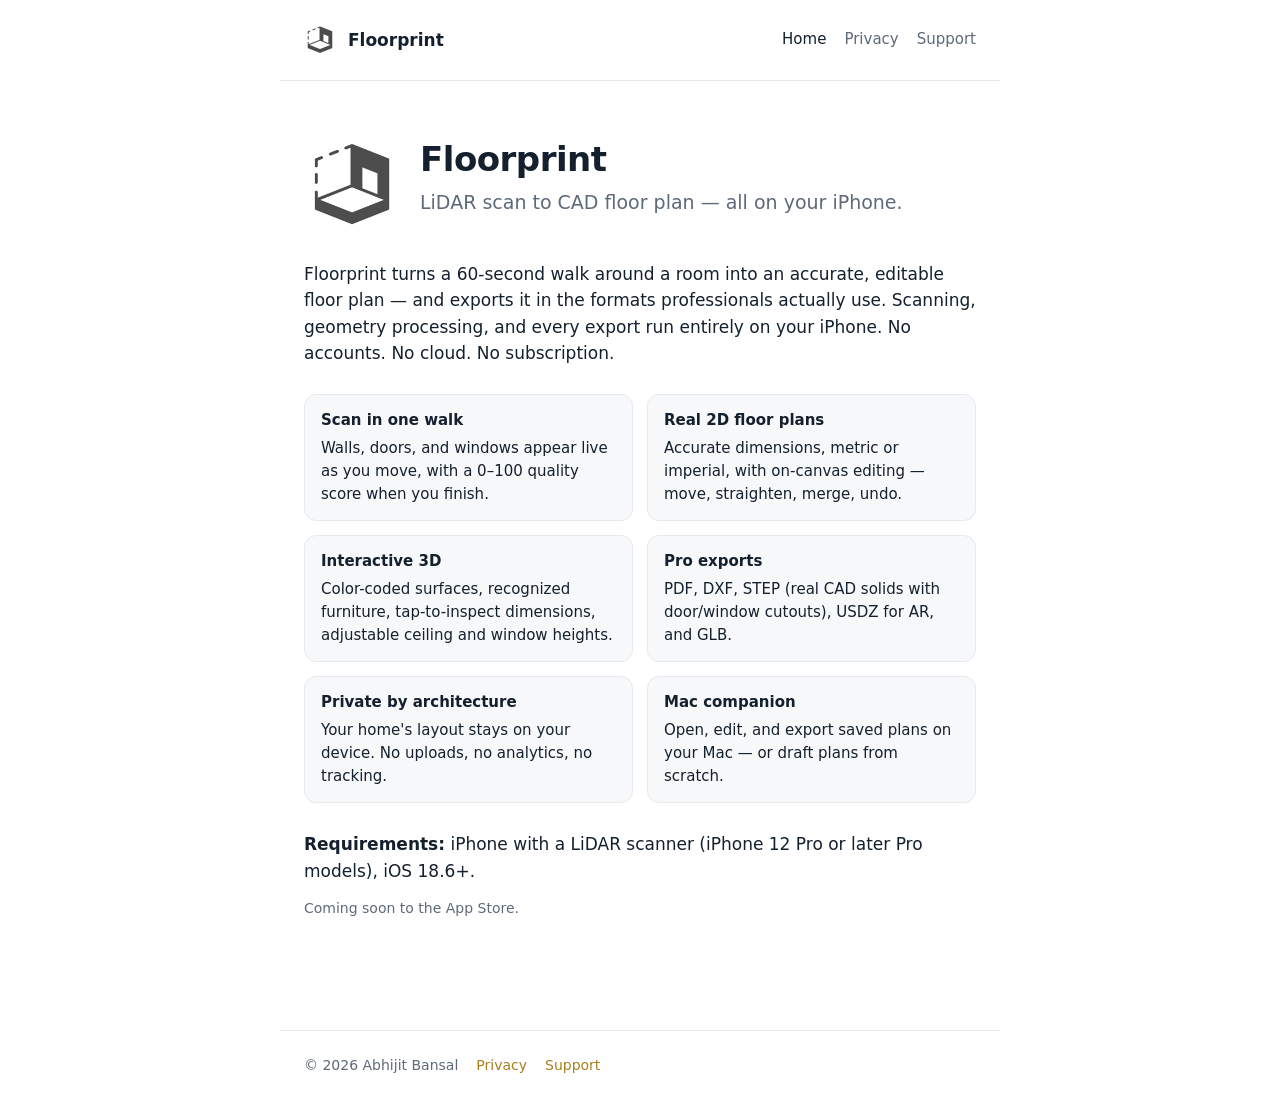
==== index.html @ a038c4c6 "feat: marketing/legal site + GitHub Pages deploy script Static site (index, privacy, support) genera" ====
<!DOCTYPE html>
<html lang="en">
<head>
  <meta charset="utf-8">
  <meta name="viewport" content="width=device-width, initial-scale=1">
  <title>Floorprint — LiDAR scan to CAD floor plan</title>
  <meta name="description" content="Walk a room, get an accurate floor plan. Export to PDF, DXF, STEP, USDZ, or GLB. Everything on your iPhone — no accounts, no cloud, no subscription.">
  <link rel="icon" type="image/png" href="assets/favicon-32.png">
  <link rel="apple-touch-icon" href="assets/apple-touch-icon.png">
  <link rel="stylesheet" href="assets/style.css">
</head>
<body>
  <header class="site">
    <img src="assets/app-icon-64.png" alt="">
    <span class="name">Floorprint</span>
    <nav>
      <a href="index.html" aria-current="page">Home</a>
      <a href="privacy.html">Privacy</a>
      <a href="support.html">Support</a>
    </nav>
  </header>

  <main>
    <div class="hero">
      <img src="assets/app-icon-180.png" alt="Floorprint app icon">
      <div>
        <h1>Floorprint</h1>
        <p class="lead">LiDAR scan to CAD floor plan — all on your iPhone.</p>
      </div>
    </div>

    <p>
      Floorprint turns a 60-second walk around a room into an accurate,
      editable floor plan — and exports it in the formats professionals
      actually use. Scanning, geometry processing, and every export run
      entirely on your iPhone. No accounts. No cloud. No subscription.
    </p>

    <ul class="features">
      <li><strong>Scan in one walk</strong>Walls, doors, and windows appear live as you move, with a 0–100 quality score when you finish.</li>
      <li><strong>Real 2D floor plans</strong>Accurate dimensions, metric or imperial, with on-canvas editing — move, straighten, merge, undo.</li>
      <li><strong>Interactive 3D</strong>Color-coded surfaces, recognized furniture, tap-to-inspect dimensions, adjustable ceiling and window heights.</li>
      <li><strong>Pro exports</strong>PDF, DXF, STEP (real CAD solids with door/window cutouts), USDZ for AR, and GLB.</li>
      <li><strong>Private by architecture</strong>Your home's layout stays on your device. No uploads, no analytics, no tracking.</li>
      <li><strong>Mac companion</strong>Open, edit, and export saved plans on your Mac — or draft plans from scratch.</li>
    </ul>

    <p>
      <strong>Requirements:</strong> iPhone with a LiDAR scanner
      (iPhone 12 Pro or later Pro models), iOS 18.6+.
    </p>

    <p class="muted small">
      Coming soon to the App Store.
    </p>
  </main>

  <footer class="site">
    <span>© 2026 Abhijit Bansal</span>
    <a href="privacy.html">Privacy</a>
    <a href="support.html">Support</a>
  </footer>
</body>
</html>
---- assets/style.css ----
:root {
  --bg: #ffffff;
  --fg: #15202e;
  --muted: #5e6a7a;
  --line: #e6e9ee;
  --accent: #a87f1d;
  --accent-dark: #7d5e13;
  --card: #f7f8fa;
  --max: 720px;
}

@media (prefers-color-scheme: dark) {
  :root {
    --bg: #0c1626;
    --fg: #dbe7f6;
    --muted: #8aa3c2;
    --line: #20304a;
    --accent: #d4a73a;
    --accent-dark: #b8902e;
    --card: #122036;
  }
}

* { box-sizing: border-box; }

html, body {
  margin: 0;
  padding: 0;
  background: var(--bg);
  color: var(--fg);
  font-family: -apple-system, BlinkMacSystemFont, "Helvetica Neue", "Segoe UI", system-ui, sans-serif;
  font-size: 17px;
  line-height: 1.55;
  -webkit-font-smoothing: antialiased;
  -moz-osx-font-smoothing: grayscale;
}

a {
  color: var(--accent);
  text-decoration: none;
  border-bottom: 1px solid transparent;
}
a:hover { border-bottom-color: var(--accent); }

main {
  max-width: var(--max);
  margin: 0 auto;
  padding: 56px 24px 96px;
}

header.site {
  display: flex;
  align-items: center;
  gap: 12px;
  padding: 24px;
  border-bottom: 1px solid var(--line);
  max-width: var(--max);
  margin: 0 auto;
}
header.site img { width: 32px; height: 32px; border-radius: 7px; }
header.site .name { font-weight: 600; }
header.site nav { margin-left: auto; display: flex; gap: 18px; }
header.site nav a { color: var(--muted); font-size: 15px; }
header.site nav a[aria-current="page"] { color: var(--fg); }

h1 { font-size: 34px; line-height: 1.2; margin: 0 0 8px; letter-spacing: -0.5px; }
h2 { font-size: 21px; margin: 40px 0 10px; letter-spacing: -0.2px; }
h3 { font-size: 17px; margin: 28px 0 8px; }

p { margin: 0 0 14px; }
.lead { font-size: 19px; color: var(--muted); }
.muted { color: var(--muted); }
.small { font-size: 14px; }

code {
  font-family: ui-monospace, "SF Mono", Menlo, monospace;
  font-size: 0.88em;
  background: var(--card);
  border: 1px solid var(--line);
  border-radius: 4px;
  padding: 1px 5px;
}

ul { padding-left: 22px; margin: 0 0 14px; }
li { margin-bottom: 6px; }

.hero {
  display: flex;
  align-items: center;
  gap: 20px;
  margin-bottom: 28px;
}
.hero img { width: 96px; height: 96px; border-radius: 22px; }

.features {
  display: grid;
  grid-template-columns: 1fr 1fr;
  gap: 14px;
  padding: 0;
  margin: 28px 0;
  list-style: none;
}
.features li {
  background: var(--card);
  border: 1px solid var(--line);
  border-radius: 12px;
  padding: 14px 16px;
  margin: 0;
  font-size: 15px;
}
.features li strong { display: block; margin-bottom: 4px; }
@media (max-width: 560px) { .features { grid-template-columns: 1fr; } }

footer.site {
  border-top: 1px solid var(--line);
  max-width: var(--max);
  margin: 0 auto;
  padding: 24px;
  color: var(--muted);
  font-size: 14px;
  display: flex;
  gap: 18px;
  flex-wrap: wrap;
}
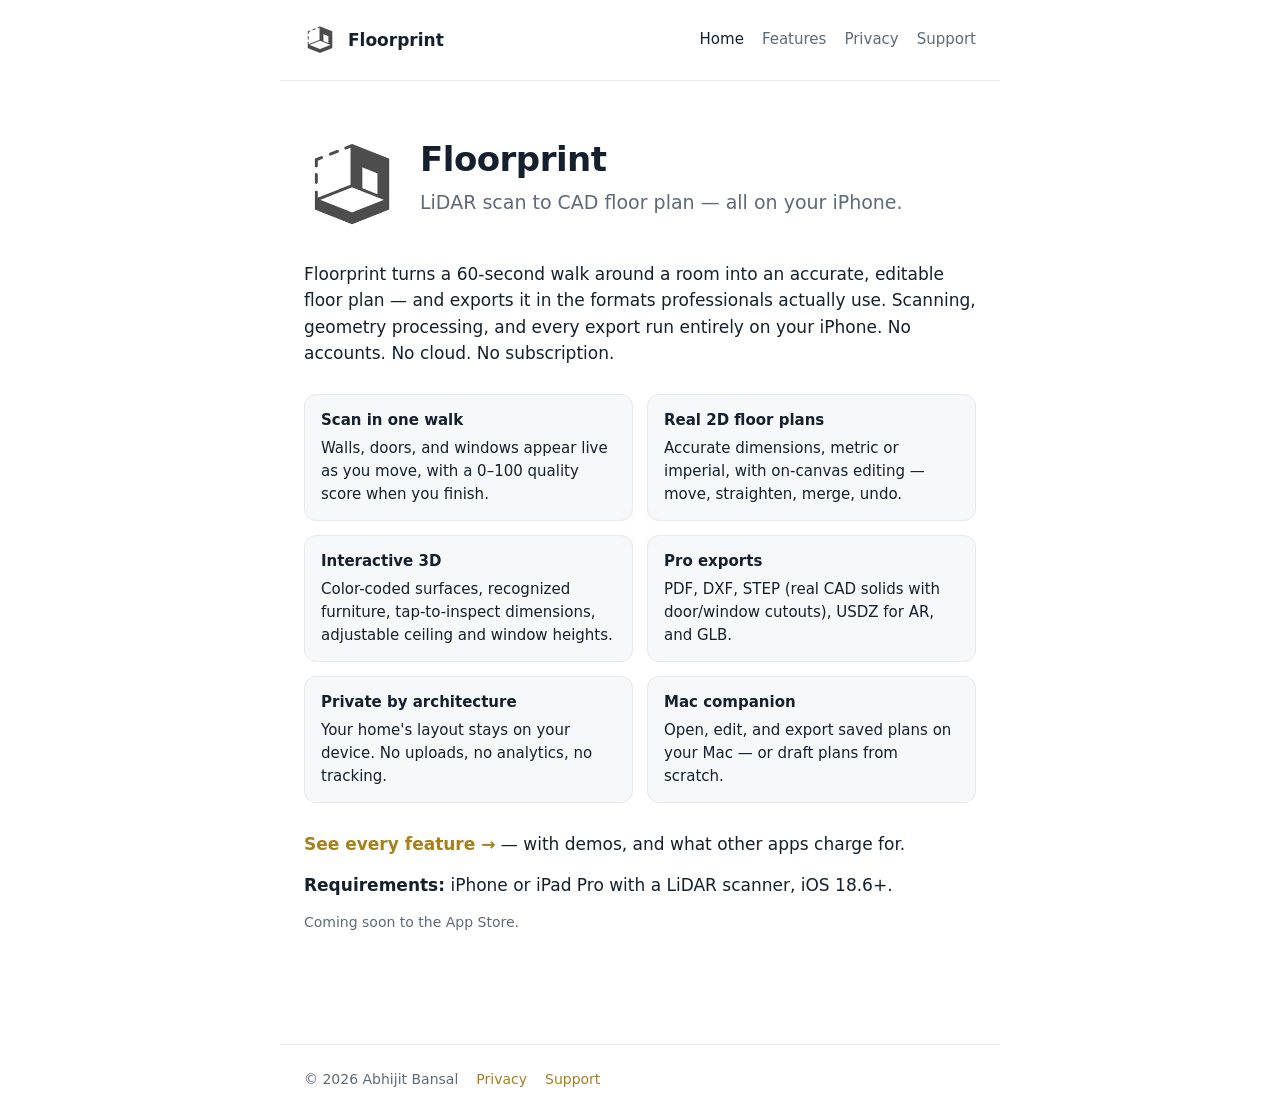
==== commit 085c3a3b: "feat(site): publish the feature atlas as /features with demo GIFs + unfurl meta - features.html: the" ====
--- a/index.html
+++ b/index.html
@@ -8,6 +8,15 @@
   <link rel="icon" type="image/png" href="assets/favicon-32.png">
   <link rel="apple-touch-icon" href="assets/apple-touch-icon.png">
   <link rel="stylesheet" href="assets/style.css">
+  <meta property="og:type" content="website">
+  <meta property="og:site_name" content="Floorprint">
+  <meta property="og:title" content="Floorprint — LiDAR scan to CAD floor plan">
+  <meta property="og:description" content="Walk a room, get an accurate floor plan. PDF, DXF, STEP, USDZ, GLB exports. Free, on your iPhone — no accounts, no cloud.">
+  <meta property="og:url" content="https://abhijitbansal.github.io/floorprint-site/">
+  <meta property="og:image" content="https://abhijitbansal.github.io/floorprint-site/assets/demo/clip2-plan-exports.gif">
+  <meta name="twitter:card" content="summary_large_image">
+  <meta name="twitter:title" content="Floorprint — LiDAR scan to CAD floor plan">
+  <meta name="twitter:image" content="https://abhijitbansal.github.io/floorprint-site/assets/demo/clip2-plan-exports.gif">
 </head>
 <body>
   <header class="site">
@@ -15,6 +24,7 @@
     <span class="name">Floorprint</span>
     <nav>
       <a href="index.html" aria-current="page">Home</a>
+      <a href="features.html">Features</a>
       <a href="privacy.html">Privacy</a>
       <a href="support.html">Support</a>
     </nav>
@@ -46,8 +56,12 @@
     </ul>
 
     <p>
-      <strong>Requirements:</strong> iPhone with a LiDAR scanner
-      (iPhone 12 Pro or later Pro models), iOS 18.6+.
+      <a href="features.html"><strong>See every feature →</strong></a>
+      — with demos, and what other apps charge for.
+    </p>
+
+    <p>
+      <strong>Requirements:</strong> iPhone or iPad Pro with a LiDAR scanner, iOS 18.6+.
     </p>
 
     <p class="muted small">
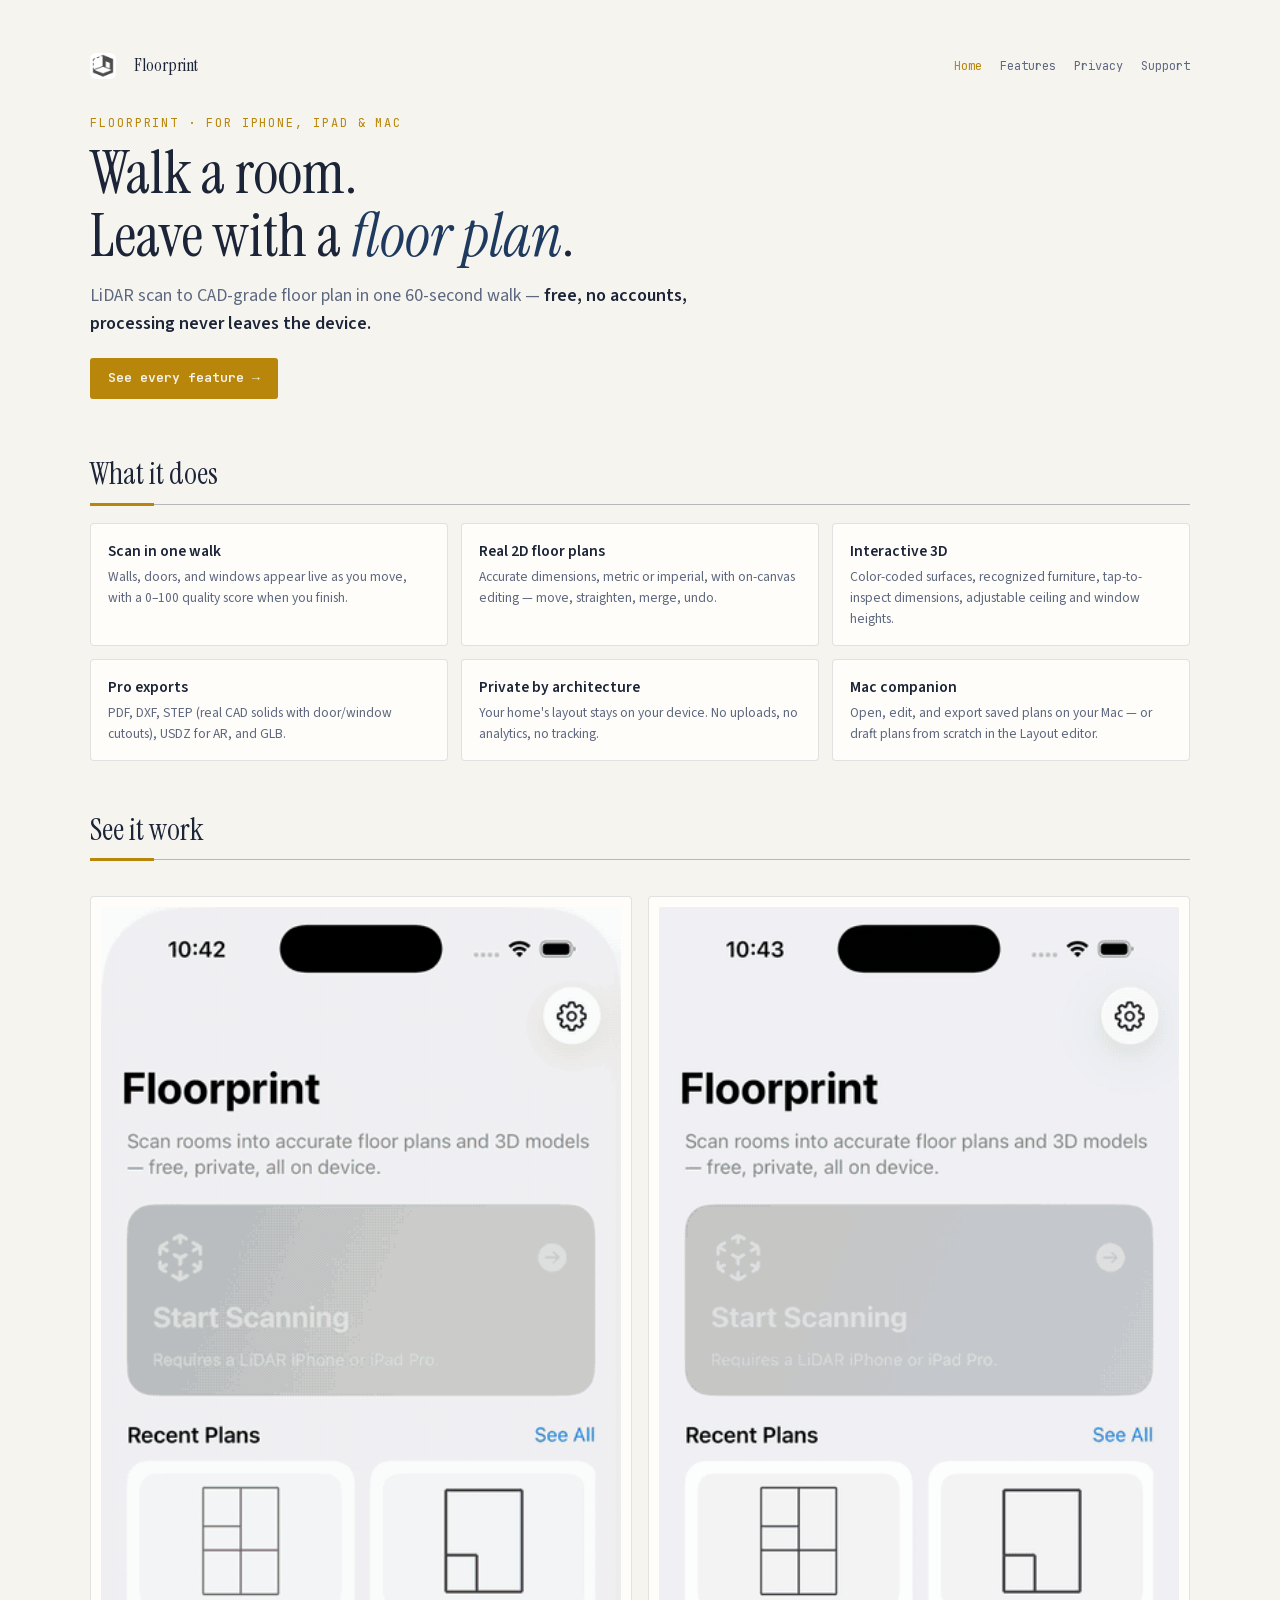
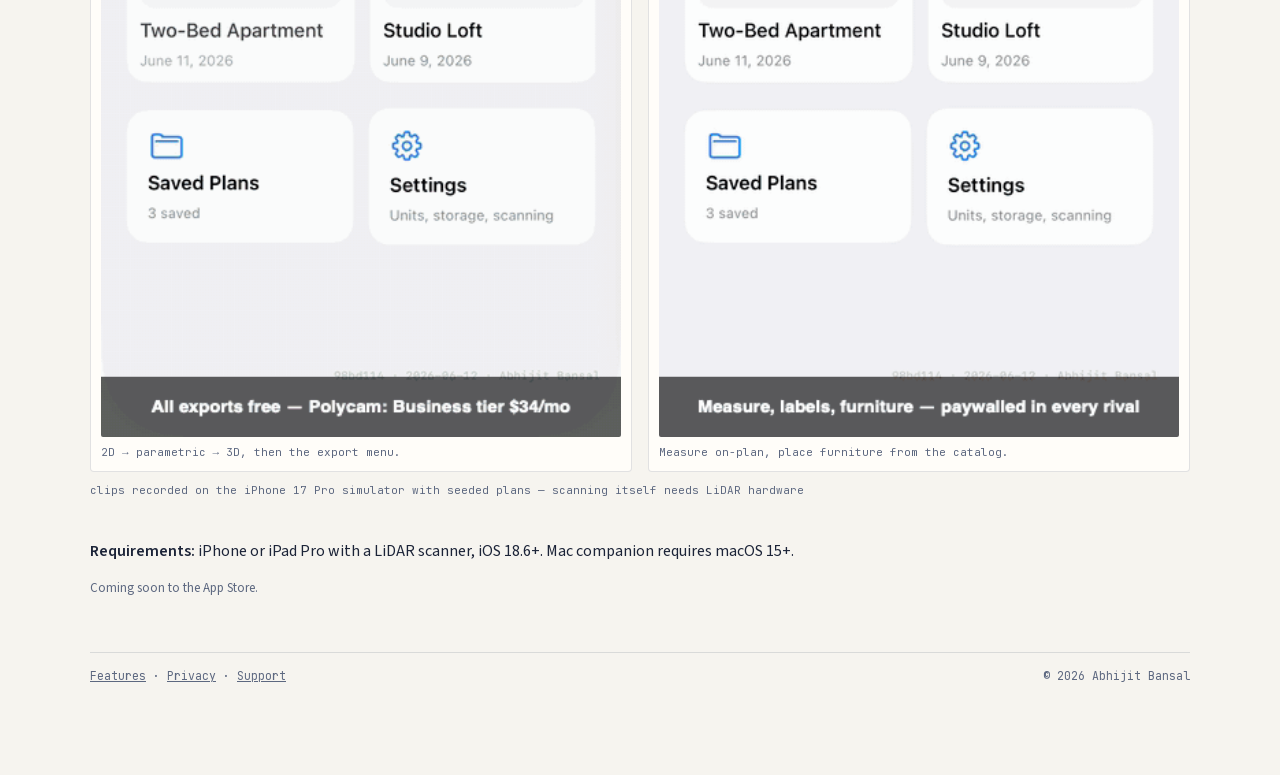
==== commit d7d8f9af: "feat(site): unify all pages on the features-page design system Extract the features.html inline them" ====
--- a/index.html
+++ b/index.html
@@ -8,6 +8,7 @@
   <link rel="icon" type="image/png" href="assets/favicon-32.png">
   <link rel="apple-touch-icon" href="assets/apple-touch-icon.png">
   <link rel="stylesheet" href="assets/style.css">
+  <meta http-equiv="Content-Security-Policy" content="default-src 'self'; script-src 'none'; style-src 'self'; img-src 'self'; font-src 'self'; object-src 'none'; form-action 'none'; base-uri 'self'">
   <meta property="og:type" content="website">
   <meta property="og:site_name" content="Floorprint">
   <meta property="og:title" content="Floorprint — LiDAR scan to CAD floor plan">
@@ -19,49 +20,54 @@
   <meta name="twitter:image" content="https://abhijitbansal.github.io/floorprint-site/assets/demo/clip2-plan-exports.gif">
 </head>
 <body>
-  <header class="site">
+<div class="wrap">
+
+  <nav class="site">
     <img src="assets/app-icon-64.png" alt="">
     <span class="name">Floorprint</span>
-    <nav>
-      <a href="index.html" aria-current="page">Home</a>
-      <a href="features.html">Features</a>
-      <a href="privacy.html">Privacy</a>
-      <a href="support.html">Support</a>
-    </nav>
-  </header>
+    <a href="index.html" aria-current="page">Home</a>
+    <a href="features.html">Features</a>
+    <a href="privacy.html">Privacy</a>
+    <a href="support.html">Support</a>
+  </nav>
 
   <main>
-    <div class="hero">
-      <img src="assets/app-icon-180.png" alt="Floorprint app icon">
-      <div>
-        <h1>Floorprint</h1>
-        <p class="lead">LiDAR scan to CAD floor plan — all on your iPhone.</p>
-      </div>
+    <header class="page">
+      <div class="kicker">Floorprint · for iPhone, iPad &amp; Mac</div>
+      <h1>Walk a room.<br>Leave with a <em>floor plan</em>.</h1>
+      <p class="lead">LiDAR scan to CAD-grade floor plan in one 60-second walk — <b>free, no accounts, processing never leaves the device.</b></p>
+    </header>
+
+    <p>
+      <a class="cta" href="features.html">See every feature →</a>
+    </p>
+
+    <h2>What it does</h2><div class="rule"></div>
+    <div class="grid">
+      <div class="ve-card"><h3>Scan in one walk</h3><p>Walls, doors, and windows appear live as you move, with a 0–100 quality score when you finish.</p></div>
+      <div class="ve-card"><h3>Real 2D floor plans</h3><p>Accurate dimensions, metric or imperial, with on-canvas editing — move, straighten, merge, undo.</p></div>
+      <div class="ve-card"><h3>Interactive 3D</h3><p>Color-coded surfaces, recognized furniture, tap-to-inspect dimensions, adjustable ceiling and window heights.</p></div>
+      <div class="ve-card"><h3>Pro exports</h3><p>PDF, DXF, STEP (real CAD solids with door/window cutouts), USDZ for AR, and GLB.</p></div>
+      <div class="ve-card"><h3>Private by architecture</h3><p>Your home's layout stays on your device. No uploads, no analytics, no tracking.</p></div>
+      <div class="ve-card"><h3>Mac companion</h3><p>Open, edit, and export saved plans on your Mac — or draft plans from scratch in the Layout editor.</p></div>
     </div>
 
-    <p>
-      Floorprint turns a 60-second walk around a room into an accurate,
-      editable floor plan — and exports it in the formats professionals
-      actually use. Scanning, geometry processing, and every export run
-      entirely on your iPhone. No accounts. No cloud. No subscription.
-    </p>
-
-    <ul class="features">
-      <li><strong>Scan in one walk</strong>Walls, doors, and windows appear live as you move, with a 0–100 quality score when you finish.</li>
-      <li><strong>Real 2D floor plans</strong>Accurate dimensions, metric or imperial, with on-canvas editing — move, straighten, merge, undo.</li>
-      <li><strong>Interactive 3D</strong>Color-coded surfaces, recognized furniture, tap-to-inspect dimensions, adjustable ceiling and window heights.</li>
-      <li><strong>Pro exports</strong>PDF, DXF, STEP (real CAD solids with door/window cutouts), USDZ for AR, and GLB.</li>
-      <li><strong>Private by architecture</strong>Your home's layout stays on your device. No uploads, no analytics, no tracking.</li>
-      <li><strong>Mac companion</strong>Open, edit, and export saved plans on your Mac — or draft plans from scratch.</li>
-    </ul>
-
-    <p>
-      <a href="features.html"><strong>See every feature →</strong></a>
-      — with demos, and what other apps charge for.
-    </p>
+    <h2>See it work</h2><div class="rule"></div>
+    <div class="gifrow">
+      <figure class="gifcard">
+        <img src="assets/demo/clip2-plan-exports.gif" alt="Plan view modes and export menu">
+        <figcaption>2D → parametric → 3D, then the export menu.</figcaption>
+      </figure>
+      <figure class="gifcard">
+        <img src="assets/demo/clip3-annotate-furniture.gif" alt="Measure annotation and furniture catalog">
+        <figcaption>Measure on-plan, place furniture from the catalog.</figcaption>
+      </figure>
+    </div>
+    <p class="gifnote">clips recorded on the iPhone 17 Pro simulator with seeded plans — scanning itself needs LiDAR hardware</p>
 
     <p>
       <strong>Requirements:</strong> iPhone or iPad Pro with a LiDAR scanner, iOS 18.6+.
+      Mac companion requires macOS 15+.
     </p>
 
     <p class="muted small">
@@ -70,9 +76,10 @@
   </main>
 
   <footer class="site">
+    <span><a href="features.html">Features</a> · <a href="privacy.html">Privacy</a> · <a href="support.html">Support</a></span>
     <span>© 2026 Abhijit Bansal</span>
-    <a href="privacy.html">Privacy</a>
-    <a href="support.html">Support</a>
   </footer>
+
+</div>
 </body>
 </html>
--- a/assets/style.css
+++ b/assets/style.css
@@ -1,124 +1,113 @@
-:root {
-  --bg: #ffffff;
-  --fg: #15202e;
-  --muted: #5e6a7a;
-  --line: #e6e9ee;
-  --accent: #a87f1d;
-  --accent-dark: #7d5e13;
-  --card: #f7f8fa;
-  --max: 720px;
+/* Floorprint site theme — shared by index/features/privacy/support.
+   Self-hosted fonts (latin subsets) — no third-party requests; this site's
+   whole pitch is that nothing leaves your device. */
+@font-face{font-family:'Instrument Serif';font-style:normal;font-weight:400;font-display:swap;src:url(fonts/instrument-serif-regular.woff2) format('woff2')}
+@font-face{font-family:'Instrument Serif';font-style:italic;font-weight:400;font-display:swap;src:url(fonts/instrument-serif-italic.woff2) format('woff2')}
+@font-face{font-family:'JetBrains Mono';font-style:normal;font-weight:400 600;font-display:swap;src:url(fonts/jetbrains-mono.woff2) format('woff2')}
+@font-face{font-family:'Source Sans 3';font-style:normal;font-weight:400 600;font-display:swap;src:url(fonts/source-sans-3.woff2) format('woff2')}
+
+:root{
+  --bg:#f6f4ef;
+  --surface:#fffdf9;
+  --border:rgba(30,42,70,.13);
+  --border-strong:rgba(30,42,70,.3);
+  --text:#1c2438;
+  --text-dim:#5d6880;
+  --navy:#1e3a5f;
+  --navy-dim:rgba(30,58,95,.07);
+  --gold:#b8860b;
+  --gold-dim:rgba(184,134,11,.1);
+  --rose:#9f3a52;
+  --sage:#4a7c59;
+  --font-display:'Instrument Serif',Georgia,serif;
+  --font-body:'Source Sans 3',-apple-system,sans-serif;
+  --font-mono:'JetBrains Mono',ui-monospace,monospace;
 }
-
-@media (prefers-color-scheme: dark) {
-  :root {
-    --bg: #0c1626;
-    --fg: #dbe7f6;
-    --muted: #8aa3c2;
-    --line: #20304a;
-    --accent: #d4a73a;
-    --accent-dark: #b8902e;
-    --card: #122036;
+@media (prefers-color-scheme: dark){
+  :root{
+    --bg:#151a26;
+    --surface:#1d2433;
+    --border:rgba(200,215,240,.12);
+    --border-strong:rgba(200,215,240,.3);
+    --text:#e6eaf2;
+    --text-dim:#9aa6bd;
+    --navy:#7da7d9;
+    --navy-dim:rgba(125,167,217,.1);
+    --gold:#d9a93f;
+    --gold-dim:rgba(217,169,63,.12);
+    --rose:#d97a91;
+    --sage:#7fb78f;
   }
 }
 
-* { box-sizing: border-box; }
+*{box-sizing:border-box;margin:0;min-width:0}
+body{background:var(--bg);color:var(--text);font-family:var(--font-body);line-height:1.55;padding:52px 24px 90px;-webkit-font-smoothing:antialiased}
+.wrap{max-width:1100px;margin:0 auto}
+.wrap-narrow{max-width:760px;margin:0 auto}
 
-html, body {
-  margin: 0;
-  padding: 0;
-  background: var(--bg);
-  color: var(--fg);
-  font-family: -apple-system, BlinkMacSystemFont, "Helvetica Neue", "Segoe UI", system-ui, sans-serif;
-  font-size: 17px;
-  line-height: 1.55;
-  -webkit-font-smoothing: antialiased;
-  -moz-osx-font-smoothing: grayscale;
+/* Top navigation */
+nav.site{font-family:var(--font-mono);font-size:12px;margin-bottom:34px;display:flex;align-items:center;gap:18px;flex-wrap:wrap}
+nav.site img{width:26px;height:26px;border-radius:6px}
+nav.site .name{font-family:var(--font-display);font-size:18px;color:var(--text);margin-right:auto}
+nav.site a{color:var(--text-dim);text-decoration:none}
+nav.site a:hover{color:var(--text)}
+nav.site a[aria-current="page"]{color:var(--gold)}
+
+/* Page header */
+header.page{max-width:760px;margin-bottom:14px}
+.kicker{font-family:var(--font-mono);font-size:12px;letter-spacing:.16em;text-transform:uppercase;color:var(--gold)}
+h1{font-family:var(--font-display);font-size:clamp(38px,6vw,60px);font-weight:400;line-height:1.05;margin:10px 0 14px}
+h1 em{font-style:italic;color:var(--navy)}
+.lead{font-size:18px;color:var(--text-dim);max-width:640px}
+.lead b{color:var(--text)}
+
+/* Section headings with gold-accented rule */
+h2{font-family:var(--font-display);font-size:30px;font-weight:400;margin:46px 0 4px}
+.rule{height:1px;background:var(--border-strong);margin:6px 0 18px;position:relative}
+.rule::before{content:"";position:absolute;left:0;top:-1px;width:64px;height:3px;background:var(--gold)}
+h3{font-size:16px;font-weight:600;margin:26px 0 6px}
+
+/* Prose (privacy / support) */
+p{margin:0 0 14px}
+main p a,main li a{color:var(--gold);text-decoration:none;border-bottom:1px solid var(--gold-dim)}
+main p a:hover,main li a:hover{border-bottom-color:var(--gold)}
+ul{padding-left:22px;margin:0 0 14px}
+li{margin-bottom:6px}
+code{font-family:var(--font-mono);font-size:12px;background:var(--navy-dim);padding:1px 5px;border-radius:3px;color:var(--text)}
+.muted{color:var(--text-dim)}
+.small{font-size:13px}
+.mono{font-family:var(--font-mono);font-size:11.5px;color:var(--text-dim)}
+
+/* Card grid */
+.grid{display:grid;grid-template-columns:repeat(auto-fill,minmax(330px,1fr));gap:13px}
+.ve-card{border:1px solid var(--border);background:var(--surface);padding:15px 17px;border-radius:4px;position:relative}
+.ve-card h3{font-size:15.5px;font-weight:600;margin:0 0 4px;padding-right:46px}
+.ve-card p{font-size:13.5px;color:var(--text-dim);margin:0}
+.new{position:absolute;top:13px;right:13px;font-family:var(--font-mono);font-size:9.5px;font-weight:600;letter-spacing:.1em;background:var(--gold);color:var(--bg);padding:2px 7px;border-radius:2px}
+.pay{margin-top:9px;font-family:var(--font-mono);font-size:11px;color:var(--rose);line-height:1.5}
+.pay::before{content:"⃠ paywalled elsewhere · ";color:var(--rose);opacity:.7}
+.free{margin-top:9px;font-family:var(--font-mono);font-size:11px;color:var(--sage)}
+
+/* Demo GIF cards (features) */
+.gifrow{display:grid;grid-template-columns:repeat(auto-fit,minmax(220px,1fr));gap:16px;margin:36px 0 10px}
+.gifcard{border:1px solid var(--border);background:var(--surface);padding:10px;border-radius:4px}
+.gifcard img{width:100%;display:block;border-radius:2px}
+.gifcard figcaption{font-family:var(--font-mono);font-size:11px;color:var(--text-dim);margin-top:8px;line-height:1.45}
+.gifcard figcaption b{color:var(--rose);font-weight:600}
+.gifnote{font-family:var(--font-mono);font-size:11px;color:var(--text-dim);margin-bottom:40px}
+
+/* Landing hero */
+.hero{display:flex;align-items:center;gap:22px;margin:0 0 18px}
+.hero img{width:96px;height:96px;border-radius:22px;border:1px solid var(--border)}
+.cta{display:inline-block;font-family:var(--font-mono);font-size:13px;font-weight:600;color:var(--bg);background:var(--gold);padding:10px 18px;border-radius:3px;text-decoration:none;margin:6px 14px 6px 0}
+.cta:hover{filter:brightness(1.08)}
+.cta-quiet{display:inline-block;font-family:var(--font-mono);font-size:13px;color:var(--gold);border:1px solid var(--border-strong);padding:9px 18px;border-radius:3px;text-decoration:none;margin:6px 0}
+.cta-quiet:hover{border-color:var(--gold)}
+
+footer.site{margin-top:54px;border-top:1px solid var(--border);padding-top:14px;font-family:var(--font-mono);font-size:11.5px;color:var(--text-dim);display:flex;justify-content:space-between;flex-wrap:wrap;gap:8px}
+footer.site a{color:inherit}
+
+@media (prefers-reduced-motion: no-preference){
+  .ve-card,.gifcard{animation:rise .45s ease both}
+  @keyframes rise{from{opacity:0;transform:translateY(8px)}to{opacity:1;transform:none}}
 }
-
-a {
-  color: var(--accent);
-  text-decoration: none;
-  border-bottom: 1px solid transparent;
-}
-a:hover { border-bottom-color: var(--accent); }
-
-main {
-  max-width: var(--max);
-  margin: 0 auto;
-  padding: 56px 24px 96px;
-}
-
-header.site {
-  display: flex;
-  align-items: center;
-  gap: 12px;
-  padding: 24px;
-  border-bottom: 1px solid var(--line);
-  max-width: var(--max);
-  margin: 0 auto;
-}
-header.site img { width: 32px; height: 32px; border-radius: 7px; }
-header.site .name { font-weight: 600; }
-header.site nav { margin-left: auto; display: flex; gap: 18px; }
-header.site nav a { color: var(--muted); font-size: 15px; }
-header.site nav a[aria-current="page"] { color: var(--fg); }
-
-h1 { font-size: 34px; line-height: 1.2; margin: 0 0 8px; letter-spacing: -0.5px; }
-h2 { font-size: 21px; margin: 40px 0 10px; letter-spacing: -0.2px; }
-h3 { font-size: 17px; margin: 28px 0 8px; }
-
-p { margin: 0 0 14px; }
-.lead { font-size: 19px; color: var(--muted); }
-.muted { color: var(--muted); }
-.small { font-size: 14px; }
-
-code {
-  font-family: ui-monospace, "SF Mono", Menlo, monospace;
-  font-size: 0.88em;
-  background: var(--card);
-  border: 1px solid var(--line);
-  border-radius: 4px;
-  padding: 1px 5px;
-}
-
-ul { padding-left: 22px; margin: 0 0 14px; }
-li { margin-bottom: 6px; }
-
-.hero {
-  display: flex;
-  align-items: center;
-  gap: 20px;
-  margin-bottom: 28px;
-}
-.hero img { width: 96px; height: 96px; border-radius: 22px; }
-
-.features {
-  display: grid;
-  grid-template-columns: 1fr 1fr;
-  gap: 14px;
-  padding: 0;
-  margin: 28px 0;
-  list-style: none;
-}
-.features li {
-  background: var(--card);
-  border: 1px solid var(--line);
-  border-radius: 12px;
-  padding: 14px 16px;
-  margin: 0;
-  font-size: 15px;
-}
-.features li strong { display: block; margin-bottom: 4px; }
-@media (max-width: 560px) { .features { grid-template-columns: 1fr; } }
-
-footer.site {
-  border-top: 1px solid var(--line);
-  max-width: var(--max);
-  margin: 0 auto;
-  padding: 24px;
-  color: var(--muted);
-  font-size: 14px;
-  display: flex;
-  gap: 18px;
-  flex-wrap: wrap;
-}
